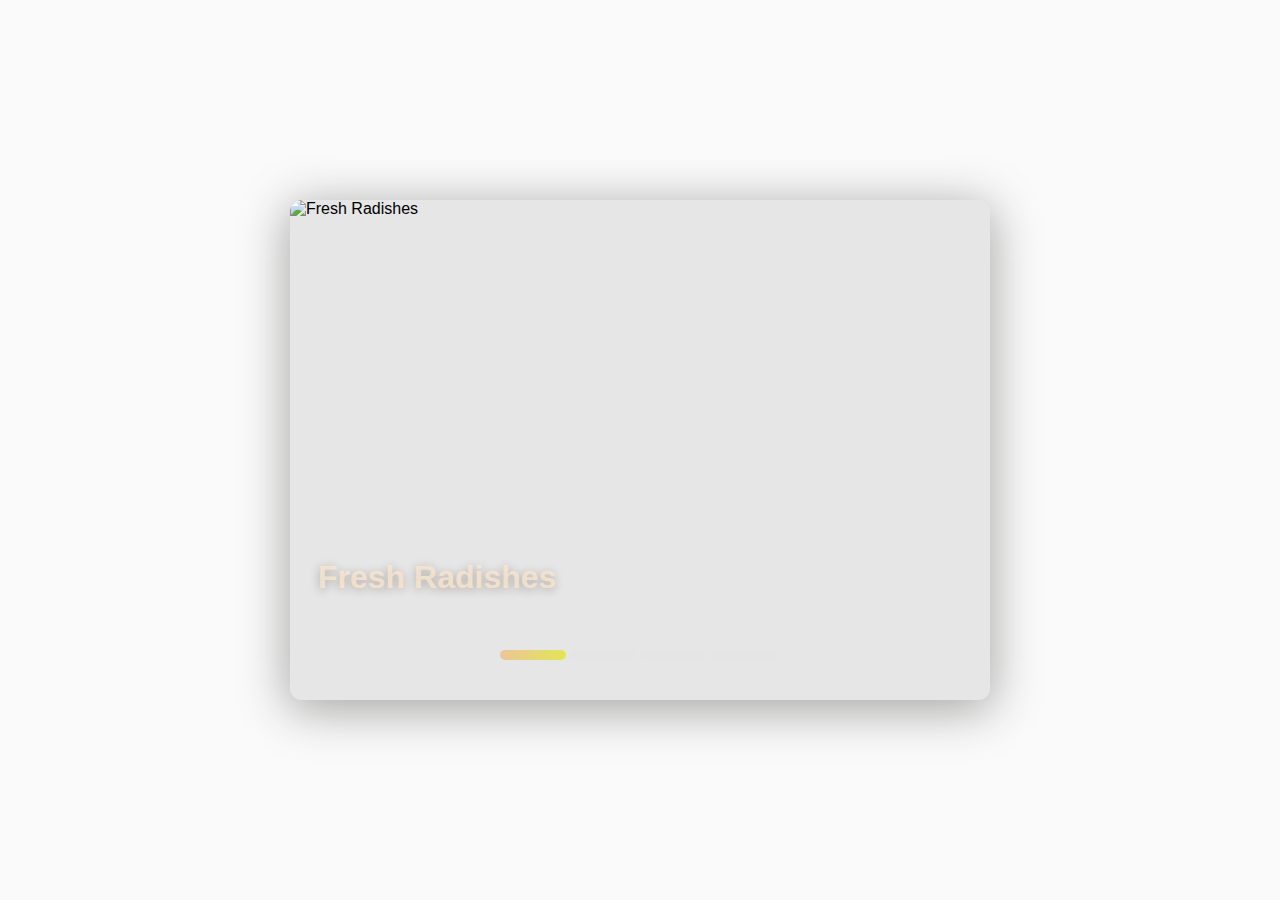
==== html/farmarreg.html @ 690f5295 "changes on 18th commit" ====
<!DOCTYPE html>
<html lang="en">

<head>
    <meta charset="UTF-8">
    <meta name="viewport" content="width=device-width, initial-scale=1.0">
    <title>CSS Carousel/Slider</title>

    <style>
        /* FONT */
        /* ========================================================================== */
        

        /* DEFAULTS */
        /* ========================================================================== */
        body {
            display: flex;
            justify-content: center;
            align-items: center;

            min-height: 100vh;
            margin: 0;

            background: hsl(0 0% 98%);
            font-family: 'Raleway', -apple-system, BlinkMacSystemFont, 'Segoe UI', Roboto, 'Open Sans', sans-serif;
        }


        /* C */
        /* ========================================================================== */
        .c {
            min-width: 700px;
            width: 700px;
            height: 500px;
            border-radius: 12px;
            padding: 20px;
            padding-bottom: 40px;
            box-shadow: 0 8px 48px 2px hsla(10 6% 15% / .4);

            display: flex;
            align-items: flex-end;
            justify-content: center;

            position: relative;
            overflow: hidden;
            background: hsl(0 0% 90%);

            box-sizing: border-box;
        }

        .ci {
            position: absolute;
            top: 0;
            left: 0;

            width: inherit;
            height: inherit;
            transform-origin: left 50%;

            background: inherit;

            z-index: var(--z);
            transition: .3s ease-out;
        }

        .ci img {
            -moz-user-select: none;
            user-select: none;
            width: 100%;
            height: 100%;
            object-fit: cover;
        }

        .ch {
            position: absolute;
            top: 70%;
            left: 4%;
            transform: translateY(-50%);

            font-size: 2rem;
            color: hsla(var(--h) var(--s) var(--l) / .8);
            text-shadow: 0 2px 10px hsla(var(--h) var(--s) 10% / .3);
        }

        input {
            position: absolute;
            left: 0;
            top: 0;
            opacity: 0;
            z-index: -10;
        }

        label {
            width: 10%;
            height: 10px;
            margin-right: 4px;
            border-radius: 20px;

            background: hsla(0 0% 90% / .3);
            cursor: pointer;

            position: relative;
            z-index: 10;
        }

        label:last-child {
            margin-right: 0;
        }

        input:checked+label {
            background: linear-gradient(to right,
                hsla(var(--hue) 80% 70% / .7),
                hsla(calc(var(--hue) + 30) 80% 50% / .7));
        }

        input:not(:checked)+label+.ci {
            transform: translateX(-100%);
            opacity: 0;
        }

        input:checked+label+.ci~.ci {
            transform: translateX(100%);
        }

        input:not(:checked)+label+.ci {
            transition: 0;
        }

        
    </style>
</head>

<body>
    
    <!-- MAIN -->
    <div class="c">
        <!-- Slide 1 -->
        <input type="radio" name="a" id="cr-1" checked>
        <label for="cr-1" style="--hue: 32"></label>
        <div class="ci" style="--z: 4">
            <h2 class="ch" style="--h: 32; --s: 80%; --l: 90%">Fresh Radishes</h2>
            <img src="https://www.nutritionadvance.com/wp-content/uploads/2018/01/red-radishes-and-their-leaves-in-a-basket.jpg" alt="Fresh Radishes">
        </div>

        <!-- Slide 2 -->
        <input type="radio" name="a" id="cr-2">
        <label for="cr-2" style="--hue: 82"></label>
        <div class="ci" style="--z: 3">
            <h2 class="ch" style="--h: 82; --s: 80%; --l: 90%">Whole Garlic</h2>
            <img src="https://www.nutritionadvance.com/wp-content/uploads/2018/01/whole-garlic-with-skin-and-a-garlic-clove.jpg" alt="Whole Garlic">
        </div>

        <!-- Slide 3 -->
        <input type="radio" name="a" id="cr-3">
        <label for="cr-3" style="--hue: 40"></label>
        <div class="ci" style="--z: 2">
            <h2 class="ch" style="--h: 40; --s: 100%; --l: 89%">Amaranth Leaves</h2>
            <img src="https://www.nutritionadvance.com/wp-content/uploads/2020/06/pile-of-green-amaranth-leaves.jpg" alt="Amaranth Leaves">
        </div>

        <!-- Slide 4 -->
        <input type="radio" name="a" id="cr-4">
        <label for="cr-4" style="--hue: 210"></label>
        <div class="ci" style="--z: 1">
            <h2 class="ch" style="--h: 210; --s: 70%; --l: 90%">Bok Choy</h2>
            <img src="https://www.nutritionadvance.com/wp-content/uploads/2018/01/bok-choy-chinese-cabbage.jpg" alt="Bok Choy">
        </div>
    </div>
    
</body>

</html>
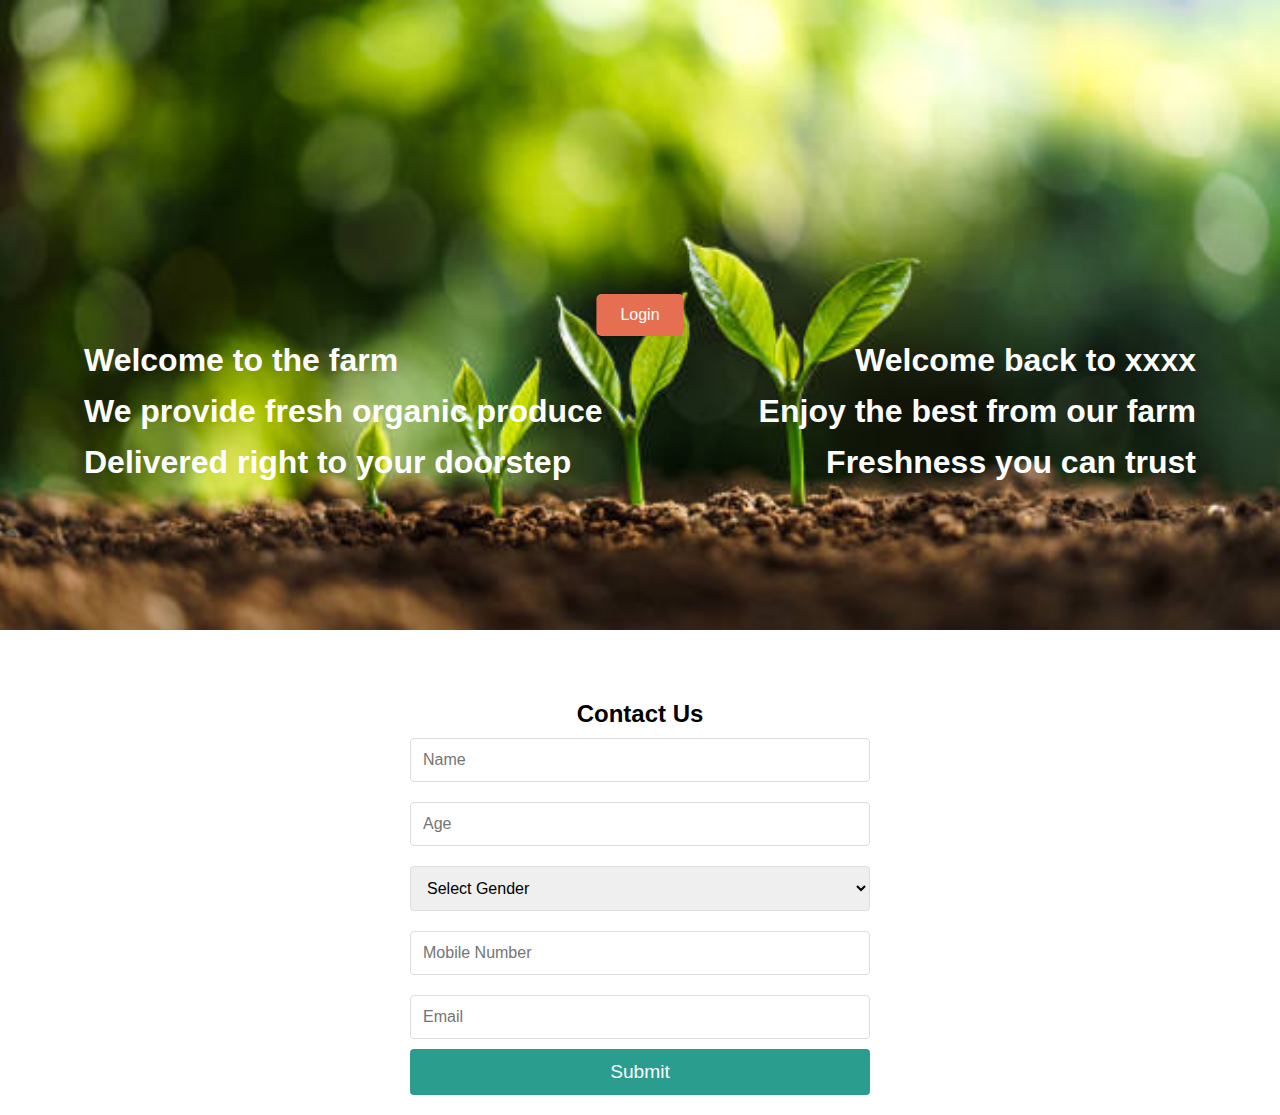
==== commit d757c609: "second review" ====
--- a/html/farmarreg.html
+++ b/html/farmarreg.html
@@ -1,172 +1,195 @@
 <!DOCTYPE html>
 <html lang="en">
-
 <head>
     <meta charset="UTF-8">
     <meta name="viewport" content="width=device-width, initial-scale=1.0">
-    <title>CSS Carousel/Slider</title>
-
+    <title>Farm 2 Home</title>
+    
     <style>
-        /* FONT */
-        /* ========================================================================== */
-        
-
-        /* DEFAULTS */
-        /* ========================================================================== */
-        body {
-            display: flex;
-            justify-content: center;
-            align-items: center;
-
-            min-height: 100vh;
+        /* Basic reset */
+        * {
             margin: 0;
-
-            background: hsl(0 0% 98%);
-            font-family: 'Raleway', -apple-system, BlinkMacSystemFont, 'Segoe UI', Roboto, 'Open Sans', sans-serif;
-        }
-
-
-        /* C */
-        /* ========================================================================== */
-        .c {
-            min-width: 700px;
-            width: 700px;
-            height: 500px;
-            border-radius: 12px;
-            padding: 20px;
-            padding-bottom: 40px;
-            box-shadow: 0 8px 48px 2px hsla(10 6% 15% / .4);
-
-            display: flex;
-            align-items: flex-end;
-            justify-content: center;
-
-            position: relative;
-            overflow: hidden;
-            background: hsl(0 0% 90%);
-
+            padding: 0;
             box-sizing: border-box;
         }
 
-        .ci {
-            position: absolute;
-            top: 0;
-            left: 0;
-
-            width: inherit;
-            height: inherit;
-            transform-origin: left 50%;
-
-            background: inherit;
-
-            z-index: var(--z);
-            transition: .3s ease-out;
+        /* Main container */
+        html, body {
+            height: 100%;
+            font-family: Arial, sans-serif;
         }
 
-        .ci img {
-            -moz-user-select: none;
-            user-select: none;
+        /* Image with text */
+        .content {
+            position: relative;
+            width: 100%;
+            height: 70vh;  /* Reduced height for the image (70% of viewport height) */
+            overflow: hidden;
+        }
+
+        .image-section {
+            position: relative;
             width: 100%;
             height: 100%;
+            background-image: url('/html/plant.jpg'); /* Image set as 'farm.jpg' */
+            background-size: cover;
+            background-position: bottom center;  /* Crop the image from the top */
             object-fit: cover;
         }
 
-        .ch {
+        /* Text Styling */
+        .text-left, .text-right {
             position: absolute;
-            top: 70%;
-            left: 4%;
+            top: 50%;
             transform: translateY(-50%);
-
             font-size: 2rem;
-            color: hsla(var(--h) var(--s) var(--l) / .8);
-            text-shadow: 0 2px 10px hsla(var(--h) var(--s) 10% / .3);
+            font-weight: bold;
+            color: white;
+            padding: 20px;
+            line-height: 1.6;  /* Adjust line height for better spacing */
         }
 
-        input {
-            position: absolute;
-            left: 0;
-            top: 0;
-            opacity: 0;
-            z-index: -10;
+        .text-left {
+            left: 5%;
+            text-align: left;  /* Left-aligned text */
         }
 
-        label {
-            width: 10%;
-            height: 10px;
-            margin-right: 4px;
-            border-radius: 20px;
-
-            background: hsla(0 0% 90% / .3);
-            cursor: pointer;
-
-            position: relative;
-            z-index: 10;
+        .text-right {
+            right: 5%;
+            text-align: right;  /* Right-aligned text */
         }
 
-        label:last-child {
-            margin-right: 0;
+        .login-btn {
+            position: absolute;
+            top: 50%;
+            left: 50%;
+            transform: translate(-50%, -50%);
+            padding: 12px 24px;
+            background-color: #e76f51;
+            color: white;
+            border: none;
+            font-size: 1rem;
+            cursor: pointer;
+            border-radius: 5px;
+            z-index: 1; /* Ensure it's above other elements */
         }
 
-        input:checked+label {
-            background: linear-gradient(to right,
-                hsla(var(--hue) 80% 70% / .7),
-                hsla(calc(var(--hue) + 30) 80% 50% / .7));
+        .login-btn:hover {
+            background-color: #264653;
         }
 
-        input:not(:checked)+label+.ci {
-            transform: translateX(-100%);
-            opacity: 0;
+        /* Scroll effect */
+        .scroll-text {
+            position: absolute;
+            top: 50%;
+            width: 100%;
+            transform: translateX(0);
+            transition: transform 0.3s ease;
         }
 
-        input:checked+label+.ci~.ci {
-            transform: translateX(100%);
+        /* Form styling */
+        .form-container {
+            padding: 20px;
+            max-width: 500px;
+            margin: 50px auto;
+            text-align: center;
         }
 
-        input:not(:checked)+label+.ci {
-            transition: 0;
+        .form-container input, .form-container select {
+            width: 100%;
+            padding: 12px;
+            margin: 10px 0;
+            border: 1px solid #ddd;
+            border-radius: 4px;
+            font-size: 1rem;
         }
 
-        
+        .form-container button {
+            width: 100%;
+            padding: 12px;
+            background-color: #2a9d8f;
+            color: white;
+            border: none;
+            border-radius: 4px;
+            font-size: 1.2rem;
+            cursor: pointer;
+        }
+
+        .form-container button:hover {
+            background-color: #264653;
+        }
     </style>
 </head>
+<body>
 
-<body>
-    
-    <!-- MAIN -->
-    <div class="c">
-        <!-- Slide 1 -->
-        <input type="radio" name="a" id="cr-1" checked>
-        <label for="cr-1" style="--hue: 32"></label>
-        <div class="ci" style="--z: 4">
-            <h2 class="ch" style="--h: 32; --s: 80%; --l: 90%">Fresh Radishes</h2>
-            <img src="https://www.nutritionadvance.com/wp-content/uploads/2018/01/red-radishes-and-their-leaves-in-a-basket.jpg" alt="Fresh Radishes">
+<!-- Main Content Section -->
+<div class="content">
+
+    <!-- Image Section with Text -->
+    <div class="image-section">
+        <div class="text-left scroll-text">
+            <p>Welcome to the farm</p>
+            <p>We provide fresh organic produce</p>
+            <p>Delivered right to your doorstep</p>
         </div>
+        
+        <!-- Login Button -->
+        <button class="login-btn">Login</button>
 
-        <!-- Slide 2 -->
-        <input type="radio" name="a" id="cr-2">
-        <label for="cr-2" style="--hue: 82"></label>
-        <div class="ci" style="--z: 3">
-            <h2 class="ch" style="--h: 82; --s: 80%; --l: 90%">Whole Garlic</h2>
-            <img src="https://www.nutritionadvance.com/wp-content/uploads/2018/01/whole-garlic-with-skin-and-a-garlic-clove.jpg" alt="Whole Garlic">
-        </div>
-
-        <!-- Slide 3 -->
-        <input type="radio" name="a" id="cr-3">
-        <label for="cr-3" style="--hue: 40"></label>
-        <div class="ci" style="--z: 2">
-            <h2 class="ch" style="--h: 40; --s: 100%; --l: 89%">Amaranth Leaves</h2>
-            <img src="https://www.nutritionadvance.com/wp-content/uploads/2020/06/pile-of-green-amaranth-leaves.jpg" alt="Amaranth Leaves">
-        </div>
-
-        <!-- Slide 4 -->
-        <input type="radio" name="a" id="cr-4">
-        <label for="cr-4" style="--hue: 210"></label>
-        <div class="ci" style="--z: 1">
-            <h2 class="ch" style="--h: 210; --s: 70%; --l: 90%">Bok Choy</h2>
-            <img src="https://www.nutritionadvance.com/wp-content/uploads/2018/01/bok-choy-chinese-cabbage.jpg" alt="Bok Choy">
+        <div class="text-right scroll-text">
+            <p>Welcome back to xxxx</p>
+            <p>Enjoy the best from our farm</p>
+            <p>Freshness you can trust</p>
         </div>
     </div>
-    
+
+</div>
+
+<!-- Form Section -->
+<div class="form-container">
+    <h2>Contact Us</h2>
+    <form id="contact-form">
+        <input type="text" id="name" placeholder="Name" required>
+        <input type="number" id="age" placeholder="Age" required>
+        
+        <select id="gender" required>
+            <option value="" disabled selected>Select Gender</option>
+            <option value="male">Male</option>
+            <option value="female">Female</option>
+            <option value="other">Other</option>
+        </select>
+
+        <input type="text" id="m_number" placeholder="Mobile Number" required>
+        <input type="email" id="email" placeholder="Email" required>
+
+        <button type="submit">Submit</button>
+    </form>
+</div>
+
+<!-- JavaScript -->
+<script>
+    // Get the scrollable text elements
+    const leftText = document.querySelector('.text-left');
+    const rightText = document.querySelector('.text-right');
+
+    // Scroll event to move text based on scroll position
+    window.addEventListener('scroll', function() {
+        const scrollPos = window.scrollY; // Get scroll position
+
+        // Move the left text horizontally towards left
+        leftText.style.transform = `translateX(${scrollPos * -0.5}px)`;  // Left text moves to the left
+
+        // Move the right text horizontally towards right
+        rightText.style.transform = `translateX(${scrollPos * 0.5}px)`; // Right text moves to the right
+    });
+
+    // Optional: Form validation (example)
+    const form = document.getElementById('contact-form');
+    form.addEventListener('submit', function(event) {
+        event.preventDefault();  // Prevent actual form submission for demo
+        alert('Form submitted!');
+    });
+</script>
+
 </body>
-
 </html>
